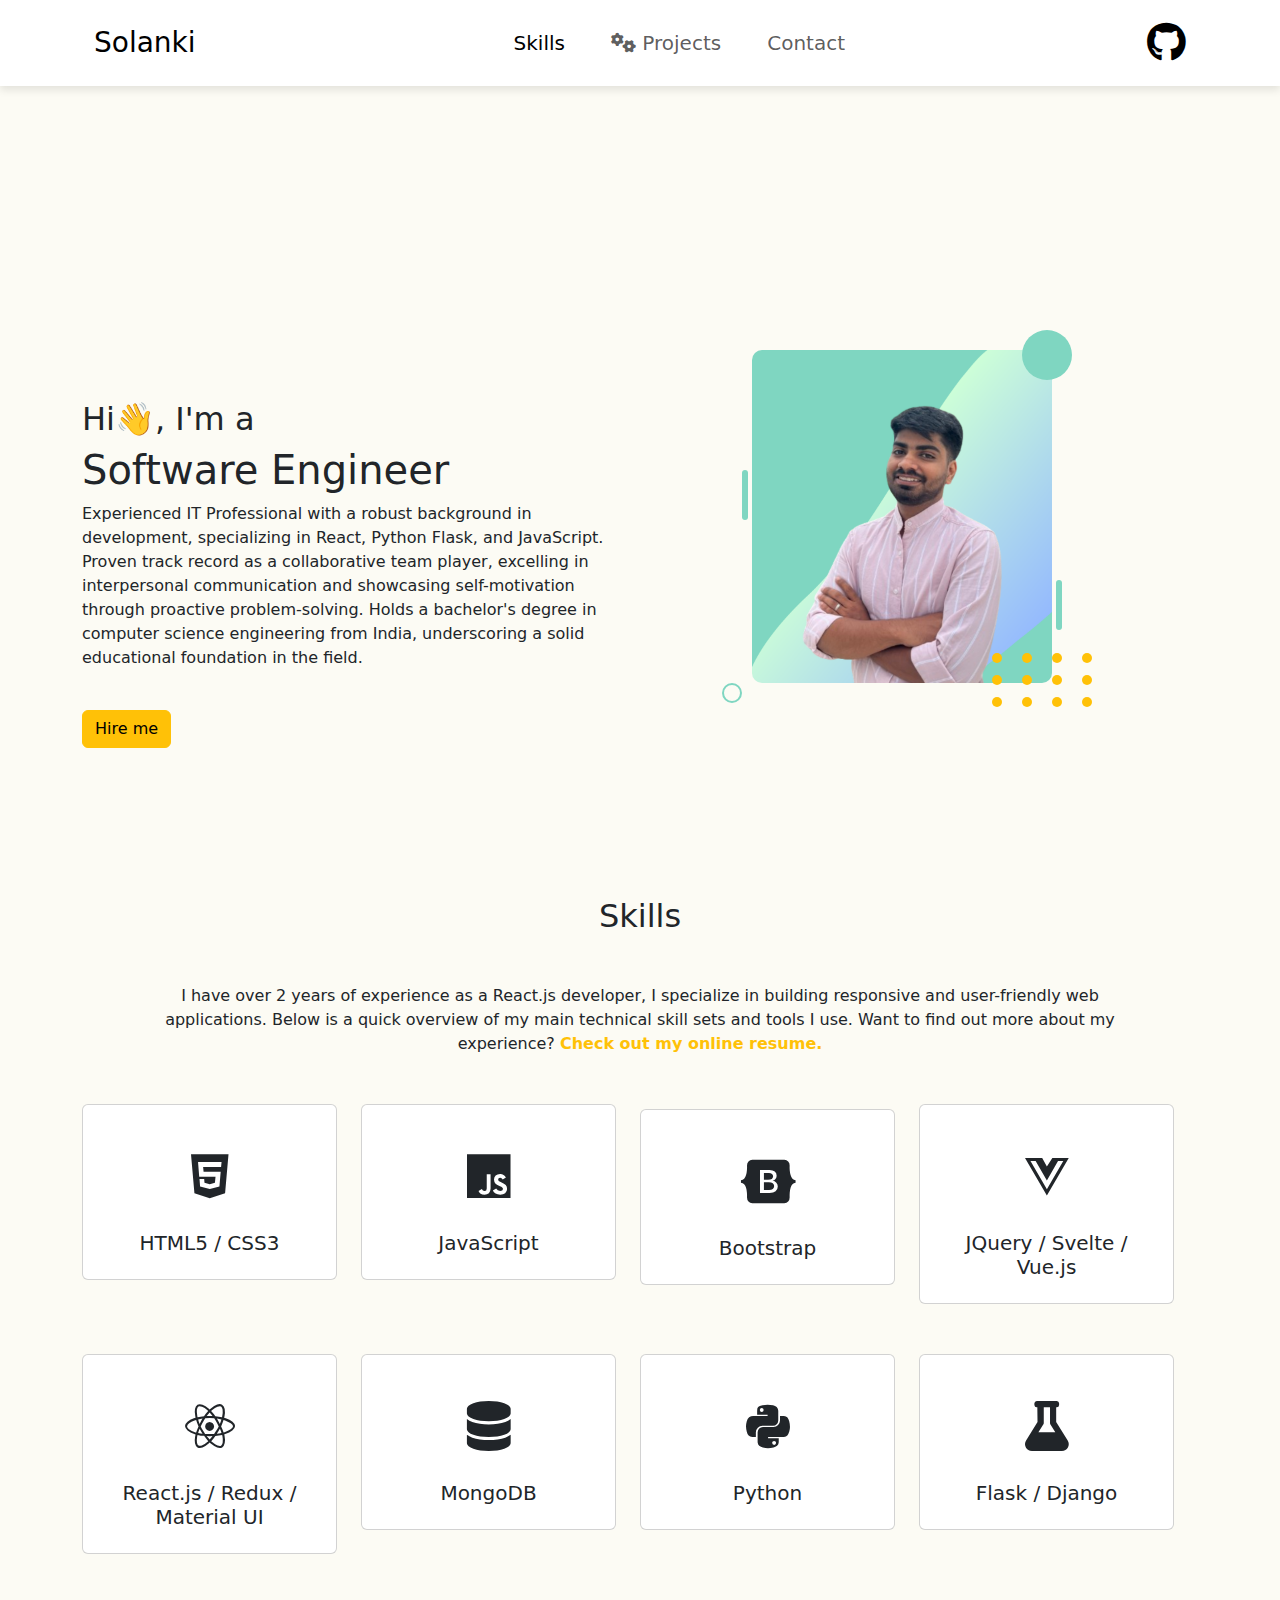
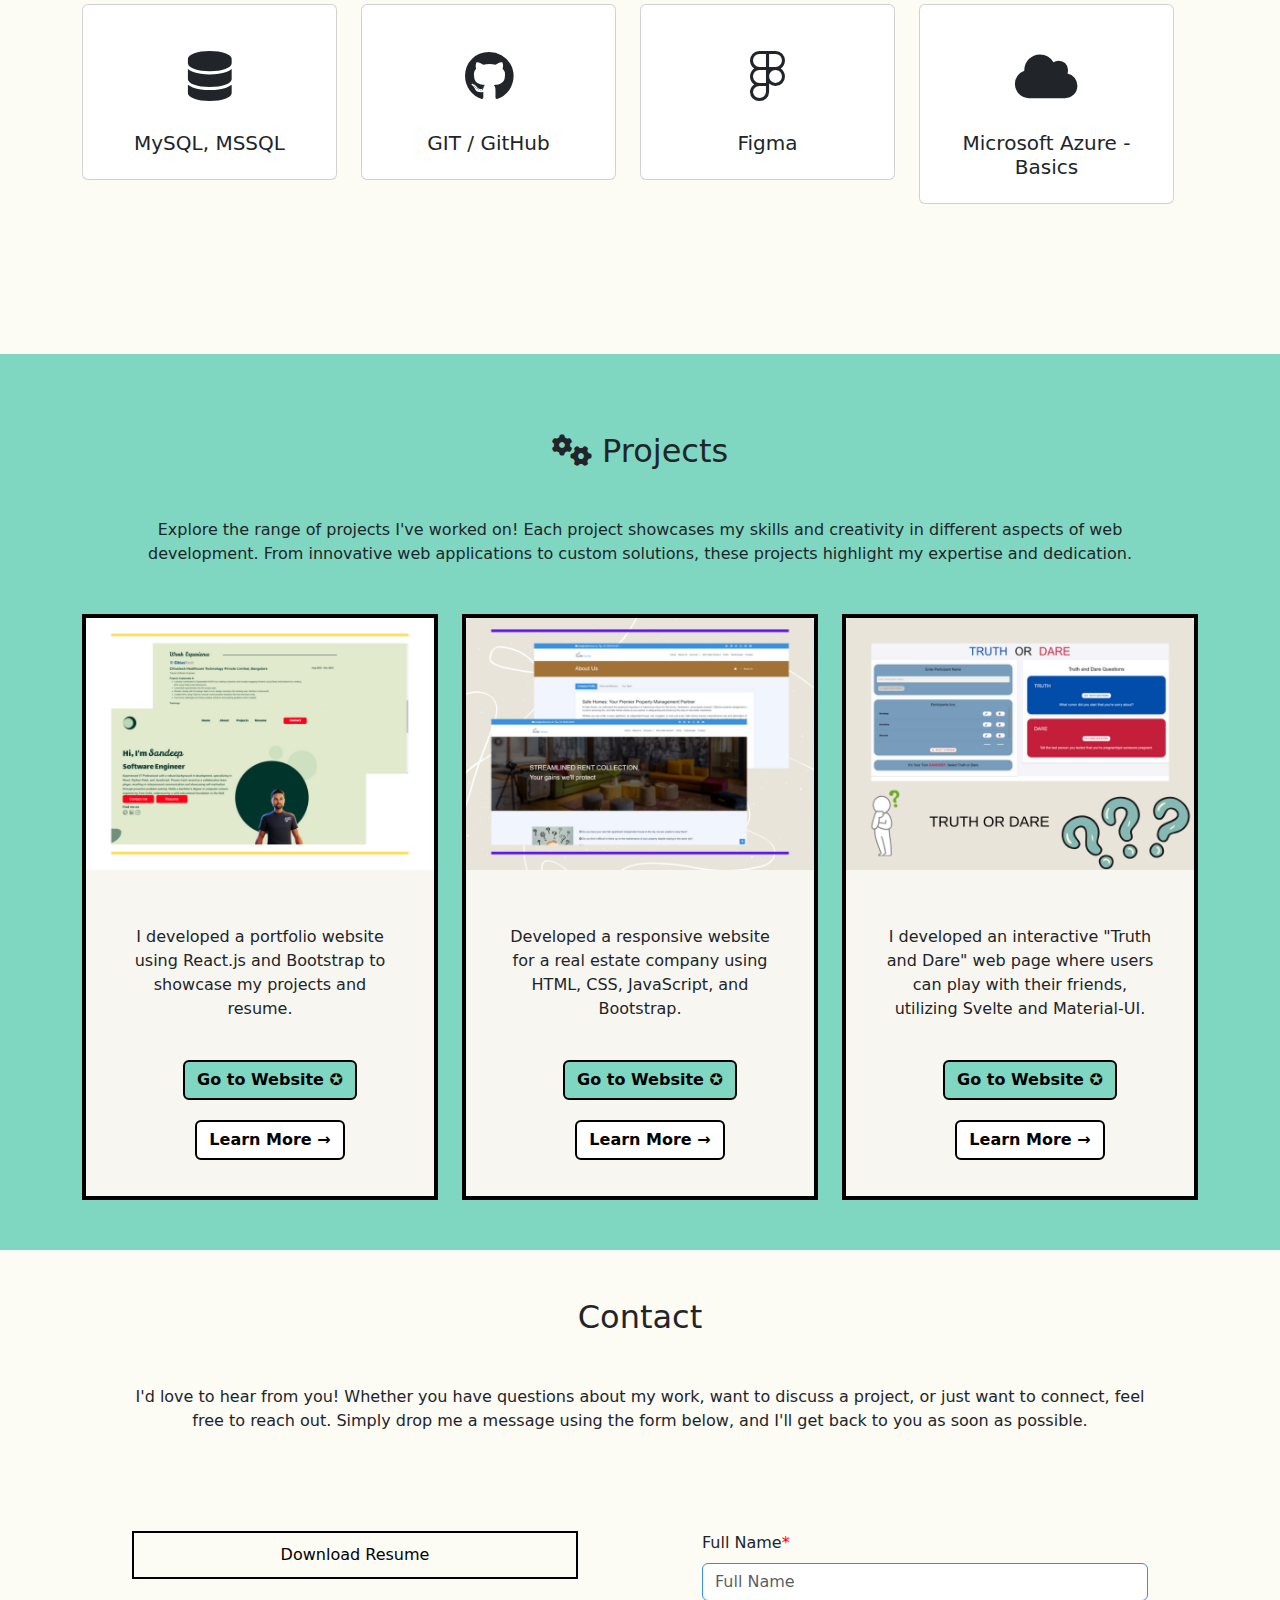
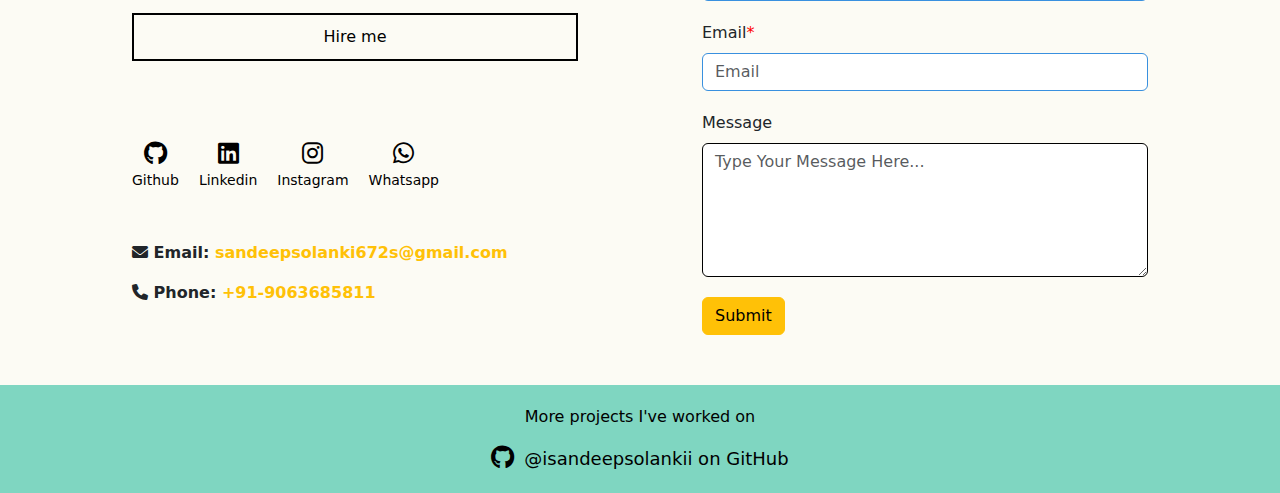
==== index.html @ d762a256 "added form" ====
<!DOCTYPE html>
<html lang="en">
  <head>
    <meta charset="UTF-8" />
    <meta name="viewport" content="width=device-width, initial-scale=1.0" />
    <title>Sandeep Solanki</title>
    <link rel="stylesheet" href="./assets/css/styles.css" />
    <link rel="stylesheet" href="./assets/css/navbar.css" />
    <link
      href="https://cdn.jsdelivr.net/npm/bootstrap@5.3.3/dist/css/bootstrap.min.css"
      rel="stylesheet"
      integrity="sha384-QWTKZyjpPEjISv5WaRU9OFeRpok6YctnYmDr5pNlyT2bRjXh0JMhjY6hW+ALEwIH"
      crossorigin="anonymous"
    />
    <link
      rel="stylesheet"
      href="https://cdnjs.cloudflare.com/ajax/libs/font-awesome/6.0.0-beta3/css/all.min.css"
    />

    <style>
      .skill-icon {
        font-size: 50px;
        margin: 30px;
      }

      .skills-card {
        text-align: center;
      }

      .skills-card:hover {
        color: white;
        background-color: #ffc107;
      }
    </style>
  </head>

  <body>
    <section id="header">
      <div class="nav-container">
        <div class="container">
          <nav class="navbar sticky-top navbar-expand-lg custom-navbar">
            <div class="container-fluid">
              <a class="navbar-brand fs-3" href="/">Solanki</a>
              <button
                class="navbar-toggler"
                type="button"
                data-bs-toggle="collapse"
                data-bs-target="#navbarTogglerDemo01"
                aria-controls="navbarTogglerDemo01"
                aria-expanded="false"
                aria-label="Toggle navigation"
              >
                <span class="navbar-toggler-icon"></span>
              </button>
              <div class="collapse navbar-collapse" id="navbarTogglerDemo01">
                <ul class="navbar-nav mx-auto mb-2 mb-lg-0">
                  <li class="nav-item">
                    <a
                      class="nav-link active fs-5"
                      aria-current="page"
                      href="#skills"
                      >Skills</a
                    >
                  </li>
                  <li class="nav-item">
                    <a class="nav-link fs-5" href="#projects"
                      ><i class="fa-solid fa-gears"></i> Projects</a
                    >
                  </li>
                  <li class="nav-item">
                    <a class="nav-link fs-5" href="#contact">Contact</a>
                  </li>
                </ul>
                <li class="d-flex">
                  <a href="https://github.com/isandeepsolankii" target="_blank"
                    ><i class="fa-brands fa-github github-icon fs-1"></i
                  ></a>
                </li>
              </div>
            </div>
          </nav>
        </div>
      </div>
    </section>

    <section id="home">
      <div class="container">
        <div class="row">
          <div class="col-md-12 col-lg-6 order-2 order-lg-1">
            <div class="my-details-container">
              <h2>Hi👋, I'm a</h2>
              <h1>Software Engineer</h1>

              <p>
                Experienced IT Professional with a robust background in
                development, specializing in React, Python Flask, and
                JavaScript. Proven track record as a collaborative team player,
                excelling in interpersonal communication and showcasing
                self-motivation through proactive problem-solving. Holds a
                bachelor's degree in computer science engineering from India,
                underscoring a solid educational foundation in the field.
              </p>
              <br />
              <a href="mailto:sandeepsolanki672s@gmail.com"
                ><button class="btn btn-warning">Hire me</button></a
              >
            </div>
          </div>
          <div class="col-md-12 col-lg-6 order-1 order-lg-2">
            <div class="photo-container">
              <img src="./assets/img/newp.png" alt="Profile Photo" />
              <div class="circle circle1"></div>
              <div class="line line1"></div>
              <div class="line line2"></div>
              <div class="circle shape1"></div>
              <div class="red-circle1">
                <div class="red-circle"></div>
                <div class="red-circle"></div>
                <div class="red-circle"></div>
                <div class="red-circle"></div>
              </div>
              <div class="red-circle2">
                <div class="red-circle"></div>
                <div class="red-circle"></div>
                <div class="red-circle"></div>
                <div class="red-circle"></div>
              </div>
              <div class="red-circle3">
                <div class="red-circle"></div>
                <div class="red-circle"></div>
                <div class="red-circle"></div>
                <div class="red-circle"></div>
              </div>
            </div>
          </div>
        </div>
      </div>
    </section>

    <section id="skills">
      <div class="container">
        <div class="row">
          <div class="col-md-12">
            <div class="container-title text-center">
              <h2 class="m-5">Skills</h2>
              <p class="m-5">
                I have over 2 years of experience as a React.js developer, I
                specialize in building responsive and user-friendly web
                applications. Below is a quick overview of my main technical
                skill sets and tools I use. Want to find out more about my
                experience?
                <span
                  ><a
                    href="https://drive.google.com/file/d/1IfE_y4lg4_gAbeGtAeWZka1_958qQs5y/view"
                    target="_blank"
                    class="online-resume"
                    >Check out my online resume.</a
                  ></span
                >
              </p>
            </div>
          </div>
          <div class="row">
            <!-- First 6 progress bars with skill labels -->
            <div class="col-12 col-md-3 skill-container">
              <div class="card">
                <div class="card-body skills-card">
                  <i class="fa-brands fa-html5 skill-icon"></i>
                  <h5 class="card-title">HTML5 / CSS3</h5>
                </div>
              </div>
            </div>

            <div class="col-12 col-md-3 skill-container">
              <div class="card">
                <div class="card-body skills-card">
                  <i class="fa-brands fa-js skill-icon"></i>
                  <h5 class="card-title">JavaScript</h5>
                </div>
              </div>
            </div>

            <div class="col-12 col-md-3 skill-container">
              <div class="skill-label"></div>
              <div class="card">
                <div class="card-body skills-card">
                  <i class="fa-brands fa-bootstrap skill-icon"></i>
                  <h5 class="card-title">Bootstrap</h5>
                </div>
              </div>
            </div>
            <div class="col-12 col-md-3 skill-container">
              <div class="card">
                <div class="card-body skills-card">
                  <i class="fa-brands fa-vuejs skill-icon"></i>
                  <h5 class="card-title">JQuery / Svelte / Vue.js</h5>
                </div>
              </div>
            </div>
          </div>
          <div class="row">
            <div class="col-12 col-md-3 skill-container">
              <div class="card">
                <div class="card-body skills-card">
                  <i class="fa-brands fa-react skill-icon"></i>
                  <h5 class="card-title">React.js / Redux / Material UI</h5>
                </div>
              </div>
            </div>

            <div class="col-12 col-md-3 skill-container">
              <div class="card">
                <div class="card-body skills-card">
                  <i class="fa-solid fa-database skill-icon"></i>
                  <h5 class="card-title">MongoDB</h5>
                </div>
              </div>
            </div>

            <div class="col-12 col-md-3 skill-container">
              <div class="card">
                <div class="card-body skills-card">
                  <i class="fa-brands fa-python skill-icon"></i>
                  <h5 class="card-title">Python</h5>
                </div>
              </div>
            </div>
            <div class="col-12 col-md-3 skill-container">
              <div class="card">
                <div class="card-body skills-card">
                  <i class="fa-solid fa-flask skill-icon"></i>
                  <h5 class="card-title">Flask / Django</h5>
                </div>
              </div>
            </div>
          </div>

          <div class="row">
            <!-- Next 6 progress bars with skill labels -->

            <div class="col-12 col-md-3 skill-container">
              <div class="card">
                <div class="card-body skills-card">
                  <i class="fa-solid fa-database skill-icon"></i>
                  <h5 class="card-title">MySQL, MSSQL</h5>
                </div>
              </div>
            </div>
            <div class="col-12 col-md-3 skill-container">
              <div class="card">
                <div class="card-body skills-card">
                  <i class="fa-brands fa-github skill-icon"></i>
                  <h5 class="card-title">GIT / GitHub</h5>
                </div>
              </div>
            </div>
            <div class="col-12 col-md-3 skill-container">
              <div class="card">
                <div class="card-body skills-card">
                  <i class="fa-brands fa-figma skill-icon"></i>
                  <h5 class="card-title">Figma</h5>
                </div>
              </div>
            </div>

            <div class="col-12 col-md-3 skill-container">
              <div class="card">
                <div class="card-body skills-card">
                  <i class="fa-solid fa-cloud skill-icon"></i>
                  <h5 class="card-title">Microsoft Azure - Basics</h5>
                </div>
              </div>
            </div>
          </div>
        </div>
      </div>
    </section>

    <section id="projects">
      <div class="container">
        <div class="row">
          <div class="col-md-12">
            <div class="container-heading text-center m-2">
              <h2 class="m-5"><i class="fa-solid fa-gears"></i> Projects</h2>
              <p class="m-5">
                Explore the range of projects I've worked on! Each project
                showcases my skills and creativity in different aspects of web
                development. From innovative web applications to custom
                solutions, these projects highlight my expertise and dedication.
              </p>
            </div>
          </div>
        </div>
        <div class="row">
          <div class="col-12 col-md-4">
            <div class="card custom-card">
              <img
                src="./assets/img/card-1.png"
                class="card-img-top"
                alt="project-1"
              />
              <div class="card-body text-center">
                <p class="card-text">
                  I developed a portfolio website using React.js and Bootstrap
                  to showcase my projects and resume.
                </p>
                <a
                  href="https://github.com/isandeepsolankii/Resume_website"
                  target="_blank"
                  class="btn btn-outline-warning custom-btn"
                  >Go to Website &#10026;</a
                >
                <a
                  style="background-color: white"
                  href="./projects/portfolio.html"
                  class="btn btn-outline-warning custom-btn"
                  >Learn More &#8594;</a
                >
              </div>
            </div>
          </div>
          <div class="col-12 col-md-4">
            <div class="card custom-card">
              <img
                src="./assets/img/card-2.png"
                class="card-img-top"
                alt="project-2"
              />
              <div class="card-body text-center">
                <p class="card-text">
                  Developed a responsive website for a real estate company using
                  HTML, CSS, JavaScript, and Bootstrap.
                </p>
                <a
                  href="https://safehomes.biz/"
                  target="_blank"
                  class="btn btn-outline-warning custom-btn"
                  >Go to Website &#10026;</a
                >
                <a
                  style="background-color: white"
                  href="./projects/safehomes.html"
                  class="btn btn-outline-warning custom-btn"
                  >Learn More &#8594;</a
                >
              </div>
            </div>
          </div>

          <div class="col-12 col-md-4">
            <div class="card custom-card">
              <img
                src="./assets/img/card-3.png"
                class="card-img-top"
                alt="project-3"
              />
              <div class="card-body text-center">
                <p class="card-text">
                  I developed an interactive "Truth and Dare" web page where
                  users can play with their friends, utilizing Svelte and
                  Material-UI.
                </p>
                <a
                  href="https://isandeepsolankii.github.io/Truth-and-Dare/"
                  target="_blank"
                  class="btn btn-outline-warning custom-btn"
                  >Go to Website &#10026;</a
                >
                <a
                  style="background-color: white"
                  href="./projects/tandd.html"
                  class="btn btn-outline-warning custom-btn"
                  >Learn More &#8594;</a
                >
              </div>
            </div>
          </div>
        </div>
      </div>
    </section>

    <section id="contact">
      <div class="container">
        <div class="row">
          <div class="col-md-12">
            <div class="container-title text-center">
              <h2 class="m-5">Contact</h2>
              <p class="m-5">
                I'd love to hear from you! Whether you have questions about my
                work, want to discuss a project, or just want to connect, feel
                free to reach out. Simply drop me a message using the form
                below, and I'll get back to you as soon as possible.
              </p>
            </div>
          </div>
        </div>
        <div class="row">
          <div class="col-12 col-md-6">
            <div class="contact-me">
              <div class="contact-info">
                <a href="./assets/resume/SandeepS_Resume.pdf">Download Resume</a
                ><br />
                <a href="mailto:your-email@example.com">Hire me</a>
              </div>
              <div class="social-links">
                <a href="https://github.com/isandeepsolankii" target="_blank">
                  <div class="icon-with-text">
                    <i class="fab fa-github"></i>
                    <span>Github</span>
                  </div>
                </a>
                <a
                  href="https://www.linkedin.com/in/notsandeep/"
                  target="_blank"
                >
                  <div class="icon-with-text">
                    <i class="fab fa-linkedin"></i>
                    <span>Linkedin</span>
                  </div>
                </a>
                <a
                  href="https://www.instagram.com/isandeepsolanki"
                  target="_blank"
                >
                  <div class="icon-with-text">
                    <i class="fab fa-instagram"></i>
                    <span>Instagram</span>
                  </div>
                </a>

                <a href="https://wa.me/+919063685811" target="_blank"
                  ><div class="icon-with-text">
                    <i class="fab fa-whatsapp"></i><span>Whatsapp</span>
                  </div></a
                >
              </div>
              <div class="contact-details">
                <p>
                  <strong> <i class="fas fa-envelope"></i> Email: </strong
                  ><a href="mailto:your-email@example.com">
                    sandeepsolanki672s@gmail.com</a
                  >
                </p>

                <p>
                  <strong> <i class="fas fa-phone"></i> Phone: </strong
                  ><a href="tel:+919063685811">+91-9063685811</a>
                </p>
              </div>
            </div>
          </div>
          <div class="col-12 col-md-6">
            <div class="form">
              <form
                id="myForm"
                name="contactFormEmail"
                style="text-align: left"
                method="POST"
              >
                <div class="row">
                  <label for="inputName" class="form-label">
                    Full Name<span style="color: red">*</span>
                  </label>
                  <div class="field">
                    <input
                      type="text"
                      name="full_name"
                      class="form-control item"
                      id="inputName"
                      aria-describedby="basic-addon1"
                      placeholder="Full Name"
                    />
                    <div class="error-txt">Full name cannot be blank</div>
                  </div>
                  <label for="inputEmail" class="form-label">
                    Email<span style="color: red">*</span>
                  </label>
                  <div class="field">
                    <input
                      type="text"
                      name="email_address"
                      class="form-control item"
                      id="inputEmail"
                      aria-describedby="emailHelp"
                      placeholder="Email"
                    />
                    <div class="error-txt email">
                      Email Address cannot be blank
                    </div>
                  </div>
                </div>
                <label for="inputComments" class="form-label"> Message </label>
                <div class="field-comment">
                  <textarea
                    id="inputComments"
                    name="other_comments"
                    class="form-control item-comment"
                    aria-label="With textarea"
                    placeholder="Type Your Message Here..."
                    rows="5"
                  ></textarea>
                </div>
                <button type="submit" class="btn btn-warning submit-btn">
                  Submit
                </button>
              </form>
            </div>
          </div>
        </div>
      </div>
    </section>

    <footer>
      <div class="container">
        <div class="row">
          <div class="col-12">
            <p>More projects I've worked on</p>
            <div class="github-link">
              <a href="https://github.com/isandeepsolankii" target="_blank"
                ><i class="fab fa-github"></i
              ></a>
              <a href="https://github.com/isandeepsolankii" target="_blank"
                >@isandeepsolankii on GitHub</a
              >
            </div>
          </div>
        </div>
      </div>
    </footer>

    <script
      src="https://cdn.jsdelivr.net/npm/bootstrap@5.3.3/dist/js/bootstrap.bundle.min.js"
      integrity="sha384-YvpcrYf0tY3lHB60NNkmXc5s9fDVZLESaAA55NDzOxhy9GkcIdslK1eN7N6jIeHz"
      crossorigin="anonymous"
    ></script>
    <script src="./assets/js/script.js"></script>
  </body>
</html>
---- assets/css/styles.css ----
body,
html {
  margin: 0;
  padding: 0;
  scroll-padding-top: 90px; /* Adjust according to the height of your navbar */
  overflow-x: hidden; /* Prevent horizontal scrolling */
  background-color: #fcfbf4 !important;
}

.form-control {
  width: 200px; /* Adjust the width as needed */
}

#home {
  margin-top: 350px;
  background-color: #fcfbf4;
}

.my-photo {
  margin-left: 30%;
  width: 50%;
  border: 2px solid black;
  border-radius: 20px;
}

.my-details-container {
  margin-top: 50px;
}
.circles {
  width: 120px;
  position: relative;
}

.small-circles {
  position: relative;
  width: 15px;
  height: 15px;
  border-radius: 50%;
  background-color: #7fd6c1;
  margin-bottom: 12px;
  top: -20px;
  left: 400px;
}
.circle-line {
  display: flex;
  justify-content: space-between;
}

/* try */
.photo-container {
  position: relative;
  width: 300px; /* Adjust size as needed */
  margin-left: 100px;
}

@media (max-width: 768px) {
  .photo-container {
    margin-left: 35px;
  }
  #home {
    margin-top: 127px;
  }
}

.photo-container img {
  width: 100%;
  object-fit: cover;
  border-radius: 10px;
}

.circle,
.line,
.shape {
  position: absolute;
  background-color: transparent;
}

.circle {
  border-radius: 50%;
}

.line {
  width: 2px;
  background-color: #7fd6c1; /* Adjust color as needed */
}

.shape {
  border-top: 40px solid #7fd6c1; /* Comment: Creates the top border of the triangle with a specific color */
  border-left: 40px solid transparent; /* Comment: Creates the left border of the triangle as transparent */
  border-right: 40px solid transparent;
}

/* Circle Styles */
.circle1 {
  width: 20px;
  height: 20px;
  left: -30px;
  border: 2px solid #7fd6c1; /* Adjust color as needed */
}

/* Line Styles */
.line1 {
  height: 50px;
  top: 30%;
  left: -10px;
  width: 6px;
  border-radius: 5px;
}

.line2 {
  height: 50px;
  bottom: 30%;
  right: -10px;
  width: 6px;
  border-radius: 5px;
}

/* Shape Styles */
.shape1 {
  width: 50px;
  height: 50px;
  top: -20px;
  right: -20px;
  background-color: #7fd6c1; /* Adjust color as needed */
}

.shape2 {
  width: 30px;
  height: 30px;
  top: 10%;
  left: -20px;
}

/* Specific Styles for Red Circles */
.red-circle {
  width: 10px;
  height: 10px;
  background-color: #ffc107;
  border-radius: 50%;
  margin-bottom: 12px;
  margin-right: 20px;
  position: relative;
  left: 80%;
  bottom: 30px;
}

.red-circle1 {
  display: flex;
}

.red-circle2 {
  display: flex;
}

.red-circle3 {
  display: flex;
}

#skills {
  margin-top: 100px;

  margin-bottom: 100px;
}

.skill-container {
  margin: 50px 0;
}
.skill-label {
  font-weight: bold;
  margin-bottom: 5px;
}

#projects {
  background-color: #7fd6c1;
  padding: 30px 10px;
}

.btn-learn-more {
  border: 2px solid white;
  padding: 6px 12px;
  border-radius: 4px;
  text-decoration: none;
  color: black;
  margin-bottom: 12px;
  cursor: pointer;
}

.btn-learn-more:hover {
  background-color: #ffc107;
  color: black;
  font-weight: Bold;
}

.project-card {
  border-radius: 0px;
  border: 4px solid;
  border-image: linear-gradient(to right, #3a4949 50%, #3a4ed5 100%) 1;
}

.card-text {
  text-align: center;
  padding: 20px;
  margin: 19px 0;
}

/* Example of increasing specificity */
.card.custom-card {
  border-radius: 0;
  border: 4px solid black;
  background-color: #f8f6f0;
  margin-bottom: 20px;
}

.btn-outline-warning.custom-btn {
  background-color: #7fd6c1;
  border: 2px solid black;
  color: black;
  font-weight: bold;
  margin-left: 20px;
  margin-bottom: 20px;
}

.field .item {
  border-color: #3990df;
  margin-bottom: 20px;
}

.error-txt {
  font-size: 14px;
  color: red;
  text-align: left;
  margin: 5px 0 0 0;
  display: none;
}

.field.error .item {
  border-color: red;
}

.field.error .error-txt {
  display: block;
}

.contact-me,
.form {
  margin: 50px;
}

.field-comment .item-comment {
  margin-bottom: 20px;
  border: 1px solid black;
}

.social-links {
  display: flex;
  gap: 20px; /* Adjust spacing between icons */
}

.icon-with-text {
  text-align: center;
}

.icon-with-text i {
  display: block;
  font-size: 24px; /* Adjust icon size */
}

.icon-with-text span {
  display: block;
  margin-top: 5px; /* Adjust spacing between icon and text */
  font-size: 14px; /* Adjust text size */
}

.social-links > a {
  margin-top: 70px;
  text-decoration: none;
  color: black;
}

.social-links > a:hover {
  text-decoration: none;
  color: #2e3a5a;
}

.contact-info a {
  display: block; /* Make the link a block element */
  padding: 10px 0; /* Padding for the button */
  text-align: center; /* Center the text */
  text-decoration: none; /* Remove underline */
  background-color: transparent; /* Transparent background */
  border: 2px solid #000; /* Border with color, adjust as needed */
  color: #000; /* Text color */
  font-size: 16px; /* Font size */
  margin-bottom: 10px; /* Space between the buttons */
  transition: background-color 0.3s ease; /* Smooth transition on hover */
}

.contact-info a:hover {
  background-color: #7fd6c1; /* Change background color on hover */
}

.contact-details {
  margin-top: 50px;
}

.contact-details > p > a {
  color: #ffc107;
  font-weight: bold;
  text-decoration: none;
}
.online-resume {
  color: #ffc107;
  font-weight: bold;
  text-decoration: none;
}
.online-resume:hover {
  text-decoration: underline;
}

.contact-details > p > a:hover {
  text-decoration: underline;
}

@media (min-width: 768px) {
  .row {
    display: flex;
  }
  .col-md-6 {
    flex: 1;
  }
}

.skill-icon {
  font-size: 50px;
  margin: 30px;
}

.skills-card {
  text-align: center;
}

.skills-card:hover {
  color: white;
  background-color: #ffc107;
}
---- assets/css/navbar.css ----
body,
html {
  scroll-padding-top: 90px; /* Adjust according to the height of your navbar */
  overflow-x: hidden; /* Prevent horizontal scrolling */
  background-color: #fcfbf4 !important;
}

.custom-navbar {
  background-color: white;
}

.nav-container {
  background-color: white;
  box-shadow: 0 4px 8px rgba(0, 0, 0, 0.1);
  position: fixed;
  top: 0;
  left: 0;
  width: 100%;
  z-index: 9999;
}

.navbar-nav .navbar-brand {
  margin-right: auto;
  text-decoration: none;
}

.navbar-nav {
  margin-left: auto;
  margin-right: auto;
}

.navbar-nav .nav-link {
  padding: 20px 15px;
  text-decoration: none;
}

.nav-item {
  margin: 0 15px;
}

.nav-link:hover {
  font-weight: bold;
}
.github-icon {
  color: black;
  transition: transform 0.3s ease; /* Smooth transition effect */
}

.github-icon:hover {
  transform: scale(1.5); /* Adjust scale value as needed */
}

/* footer */
footer {
  background-color: #7fd6c1; /* Dark background color */
  color: #000; /* Text color */
  padding: 20px 0; /* Padding for the footer */
  text-align: center; /* Center align the text */
}

footer .container {
  max-width: 1200px;
  margin: 0 auto;
  padding: 0 15px;
}

.github-link {
  display: flex;
  justify-content: center; /* Center align the content */
  align-items: center;
  gap: 10px; /* Space between the icon and text */
}

.github-link a {
  color: #000;
  text-decoration: none;
  font-size: 18px; /* Adjust the font size if needed */
}

.github-link i {
  font-size: 24px; /* Adjust icon size if needed */
}

.github-link a:hover {
  color: #2e3a5a; /* Hover color */
}
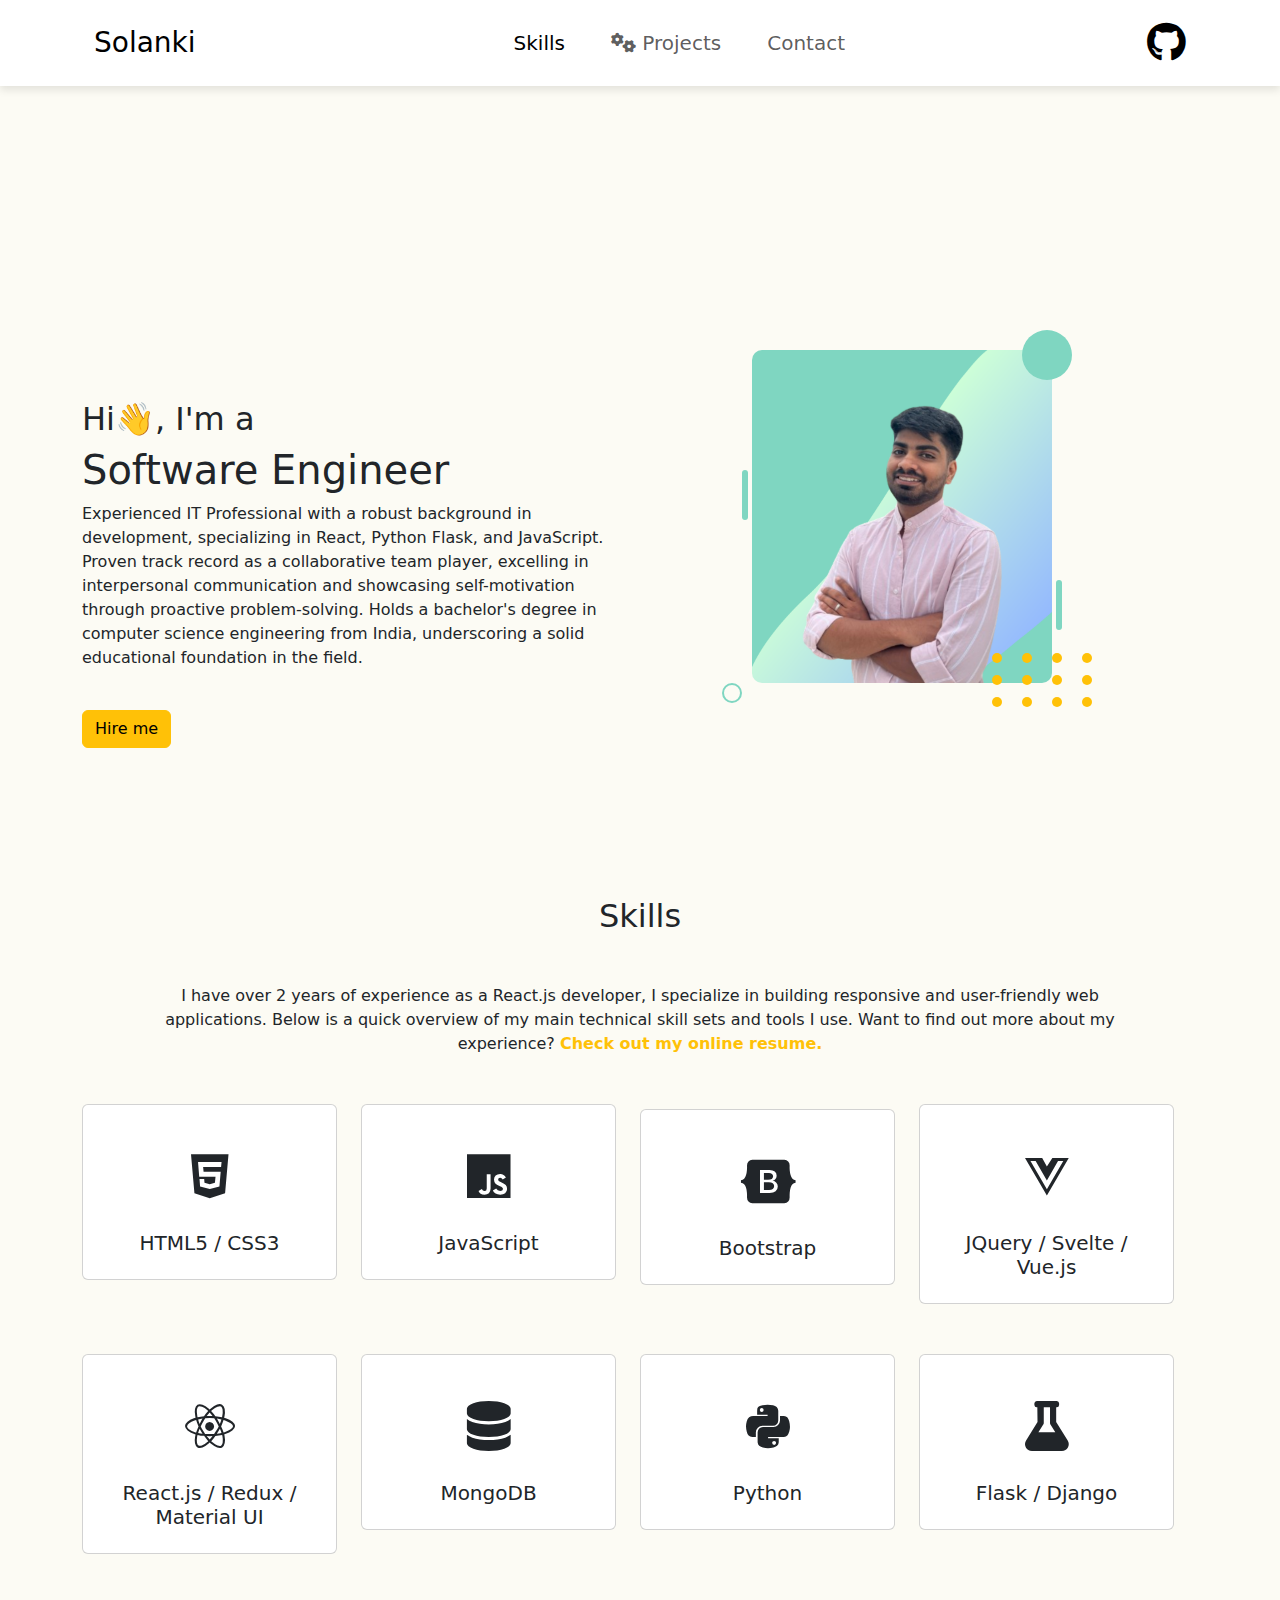
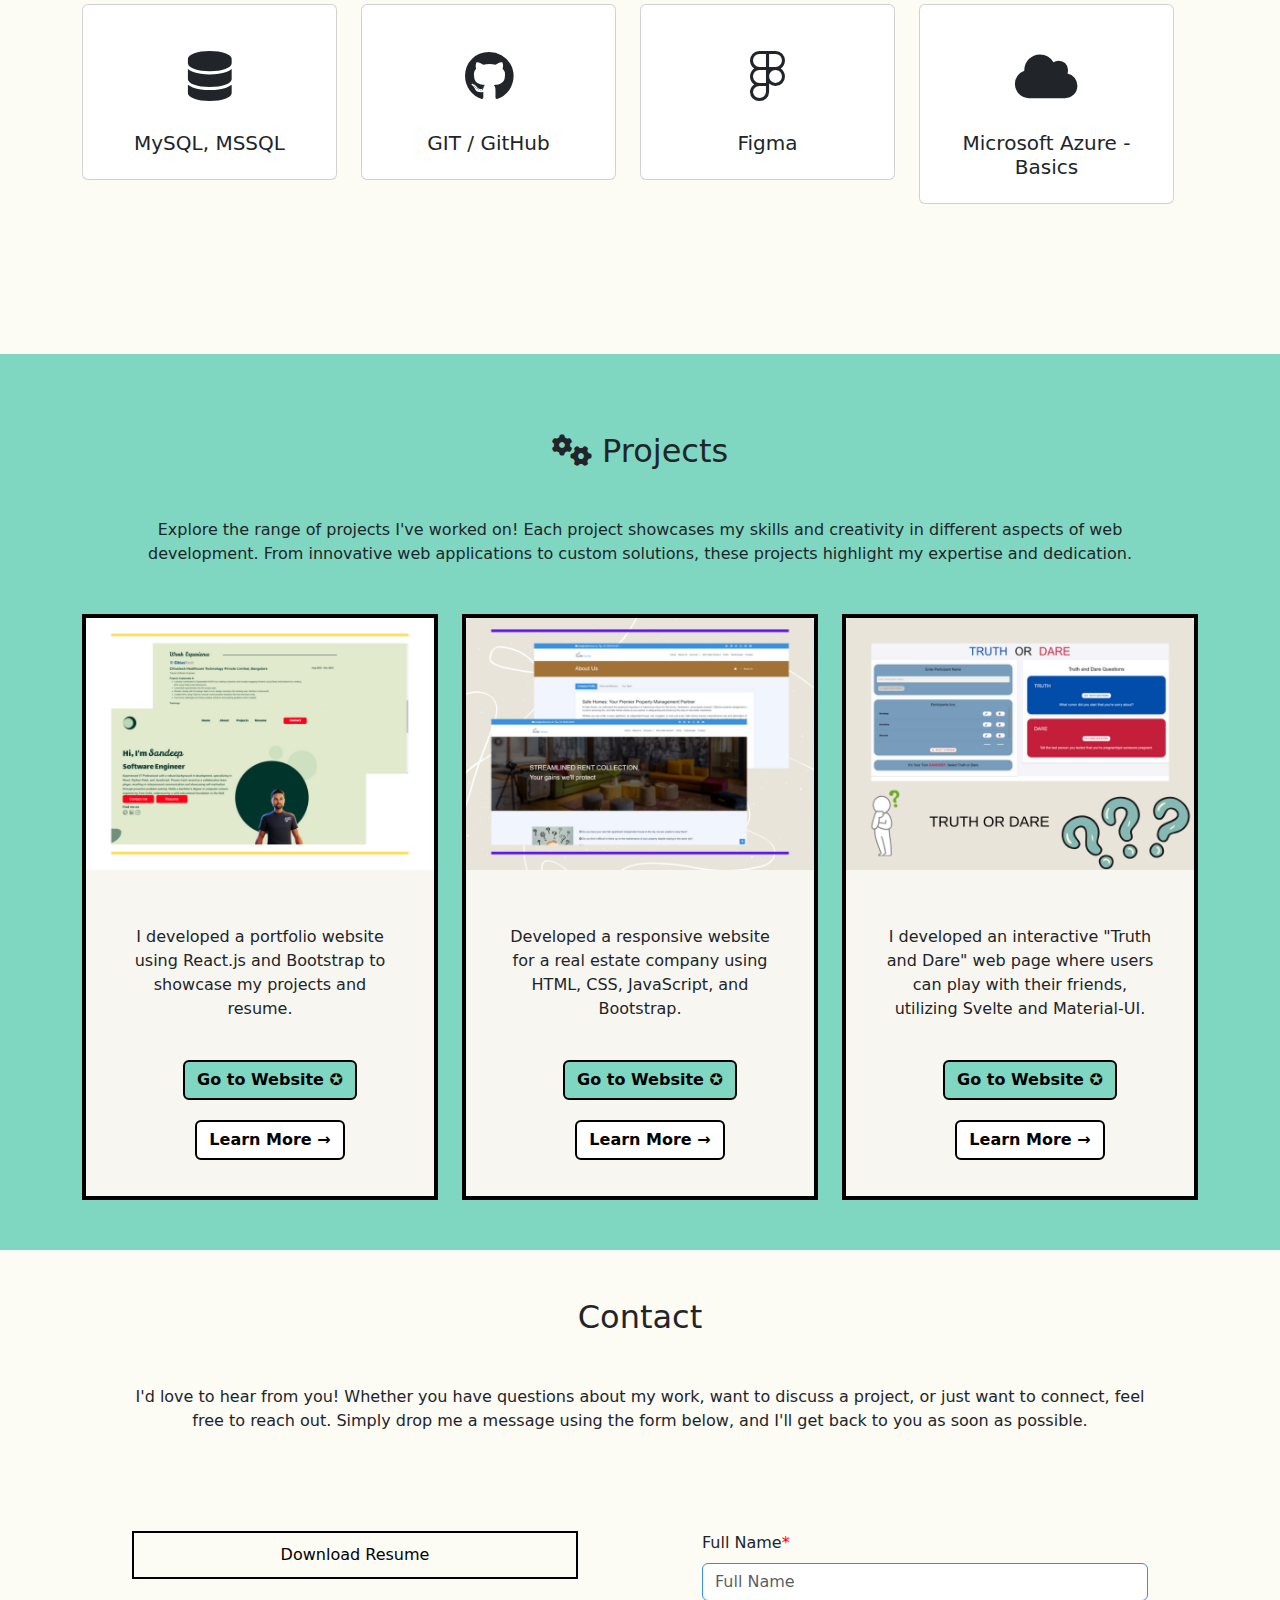
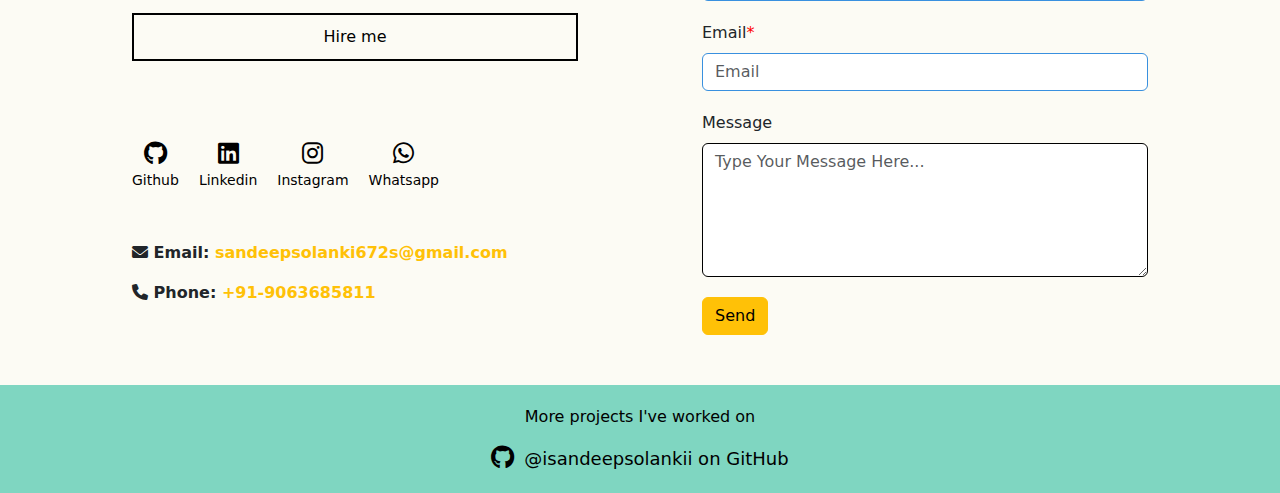
==== commit 5669b846: "changes made in form" ====
--- a/index.html
+++ b/index.html
@@ -456,6 +456,7 @@
                 name="contactFormEmail"
                 style="text-align: left"
                 method="POST"
+                action="./assets/php/send_email.php"
               >
                 <div class="row">
                   <label for="inputName" class="form-label">
@@ -464,7 +465,7 @@
                   <div class="field">
                     <input
                       type="text"
-                      name="full_name"
+                      name="inputName"
                       class="form-control item"
                       id="inputName"
                       aria-describedby="basic-addon1"
@@ -478,7 +479,7 @@
                   <div class="field">
                     <input
                       type="text"
-                      name="email_address"
+                      name="inputEmail"
                       class="form-control item"
                       id="inputEmail"
                       aria-describedby="emailHelp"
@@ -493,16 +494,19 @@
                 <div class="field-comment">
                   <textarea
                     id="inputComments"
-                    name="other_comments"
+                    name="inputComments"
                     class="form-control item-comment"
                     aria-label="With textarea"
                     placeholder="Type Your Message Here..."
                     rows="5"
                   ></textarea>
                 </div>
-                <button type="submit" class="btn btn-warning submit-btn">
-                  Submit
-                </button>
+                <input
+                  type="submit"
+                  class="btn btn-warning submit-btn"
+                  name="send"
+                  value="Send"
+                />
               </form>
             </div>
           </div>
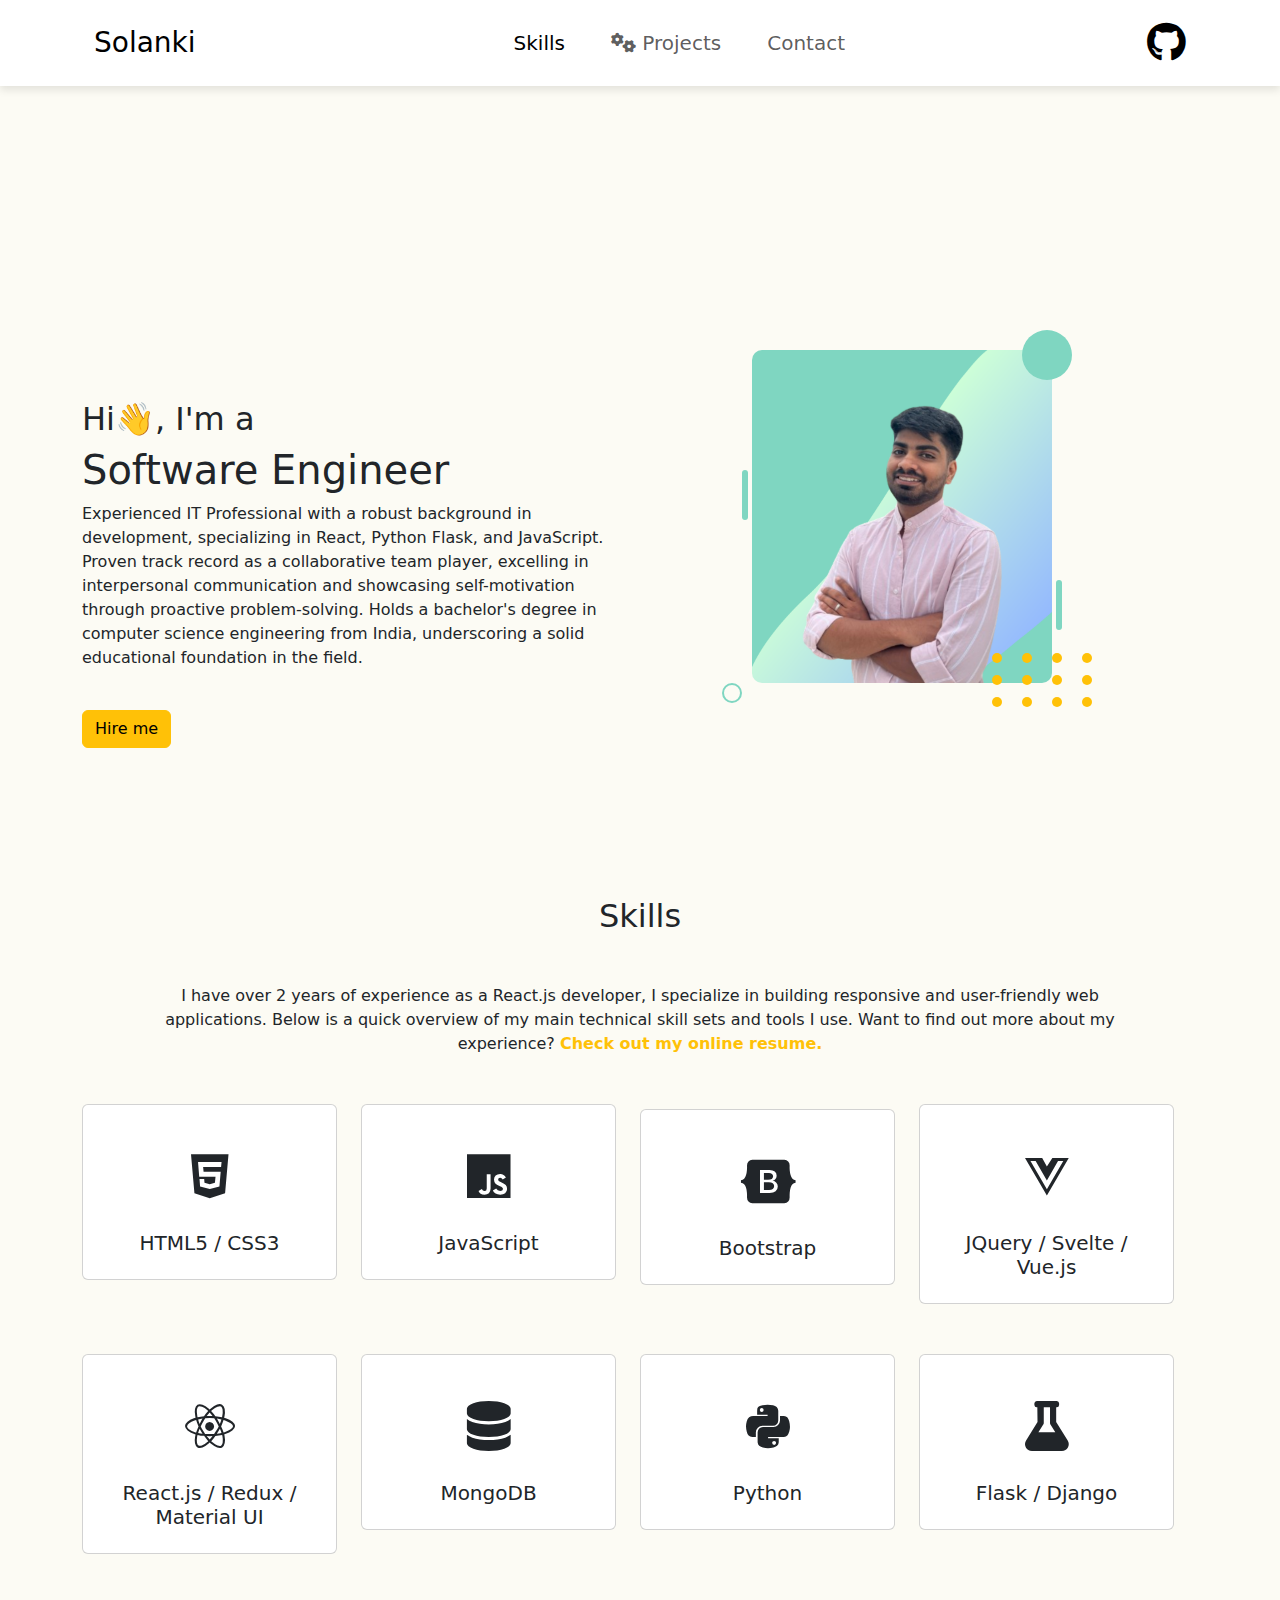
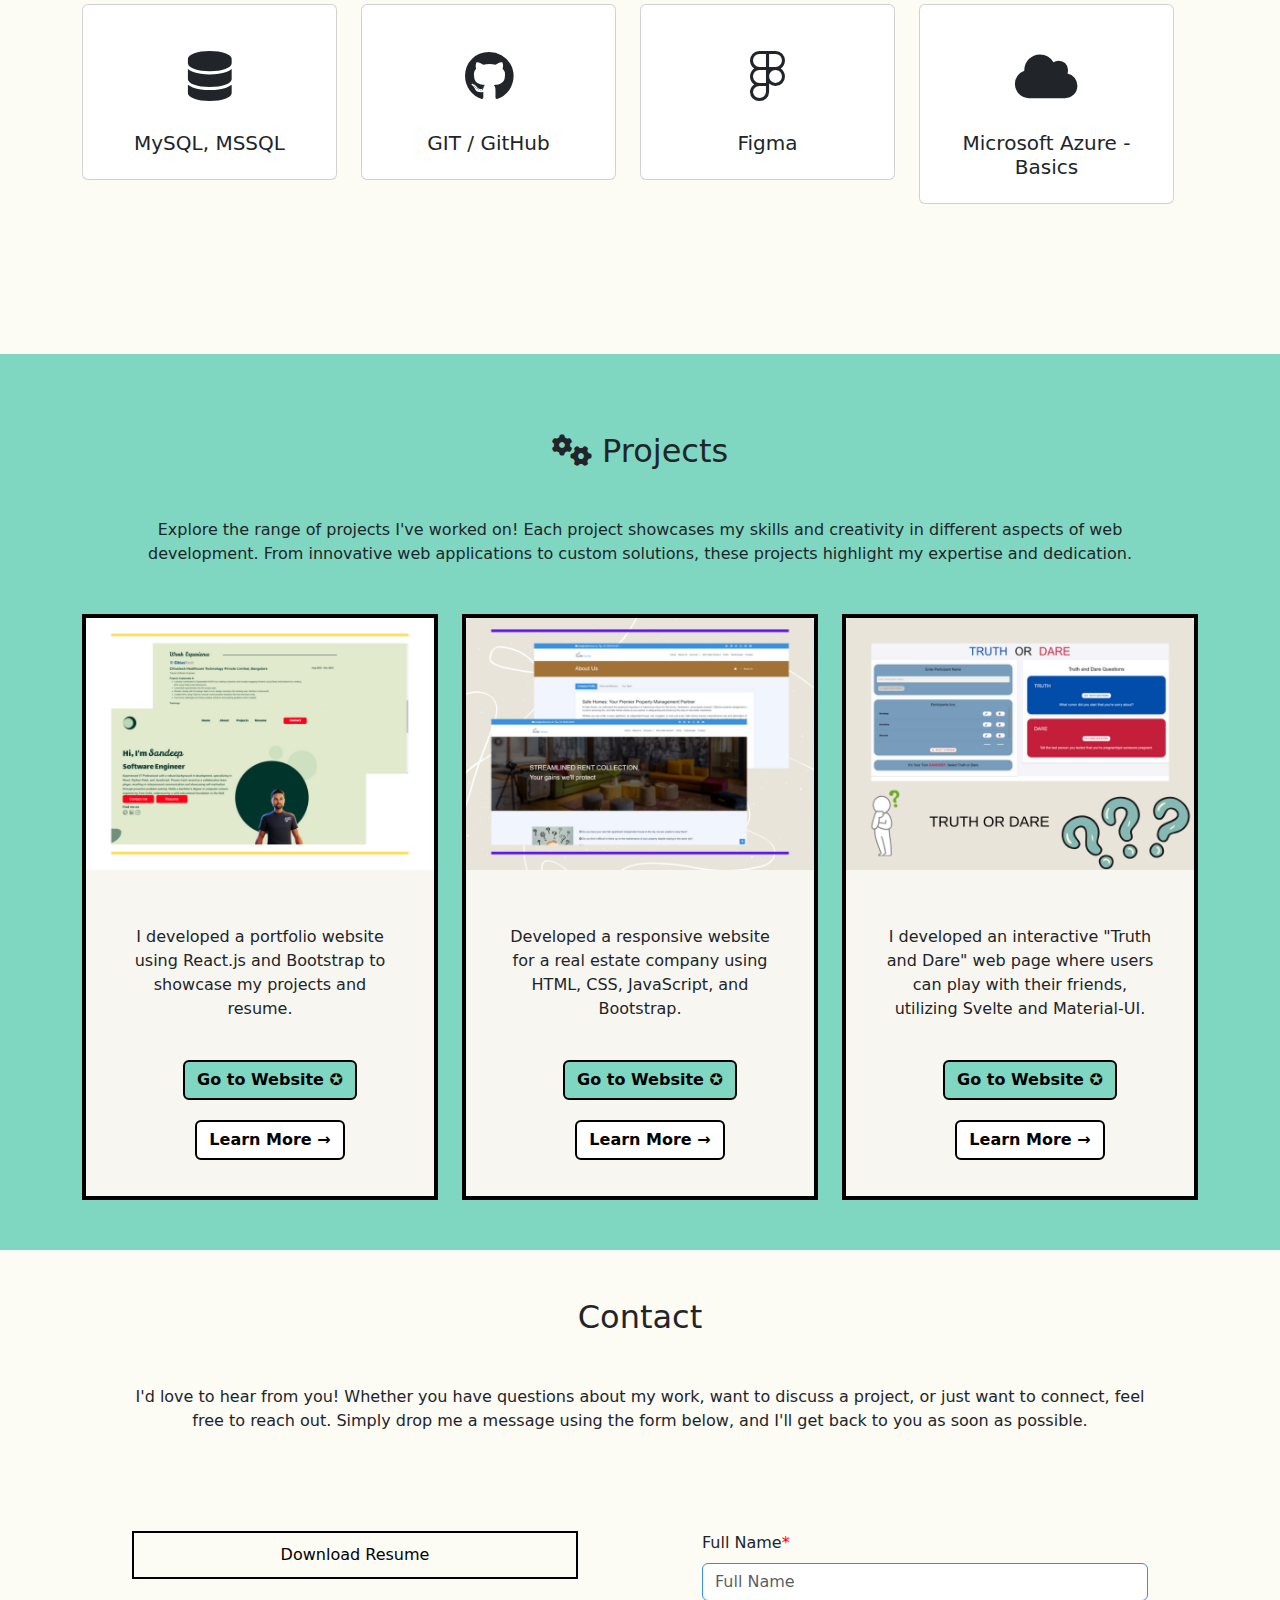
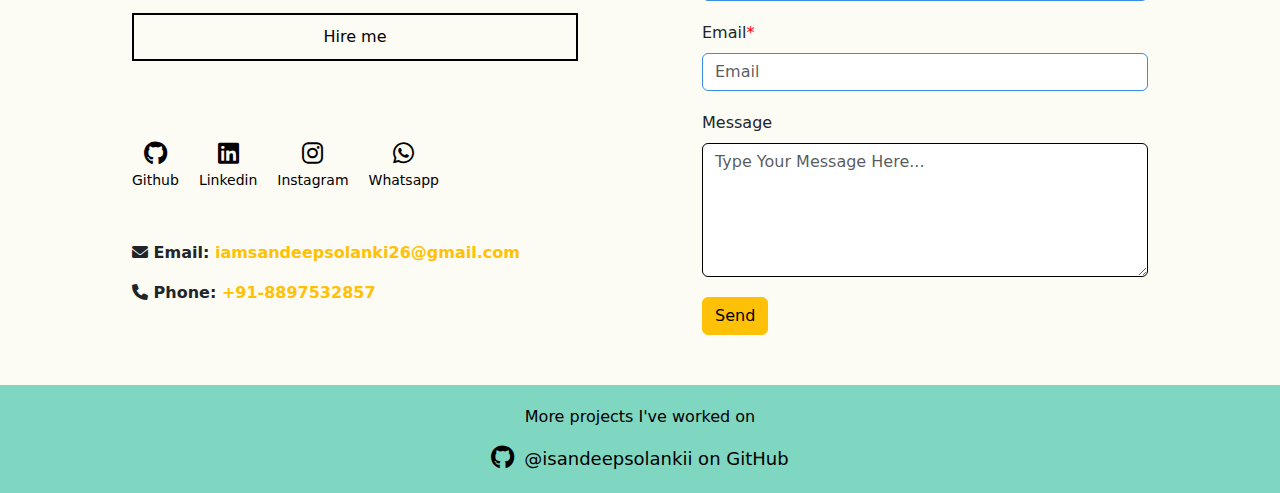
==== commit e468132a: "Contact details and resume updated" ====
--- a/index.html
+++ b/index.html
@@ -101,7 +101,7 @@
                 underscoring a solid educational foundation in the field.
               </p>
               <br />
-              <a href="mailto:sandeepsolanki672s@gmail.com"
+              <a href="mailto:iamsandeepsolanki26@gmail.com"
                 ><button class="btn btn-warning">Hire me</button></a
               >
             </div>
@@ -400,7 +400,7 @@
               <div class="contact-info">
                 <a href="./assets/resume/SandeepS_Resume.pdf">Download Resume</a
                 ><br />
-                <a href="mailto:your-email@example.com">Hire me</a>
+                <a href="mailto:iamsandeepsolanki26@gmail.com">Hire me</a>
               </div>
               <div class="social-links">
                 <a href="https://github.com/isandeepsolankii" target="_blank">
@@ -437,14 +437,14 @@
               <div class="contact-details">
                 <p>
                   <strong> <i class="fas fa-envelope"></i> Email: </strong
-                  ><a href="mailto:your-email@example.com">
-                    sandeepsolanki672s@gmail.com</a
+                  ><a href="mailto:iamsandeepsolanki26@gmail.com">
+                    iamsandeepsolanki26@gmail.com</a
                   >
                 </p>
 
                 <p>
                   <strong> <i class="fas fa-phone"></i> Phone: </strong
-                  ><a href="tel:+919063685811">+91-9063685811</a>
+                  ><a href="tel:+919063685811">+91-8897532857</a>
                 </p>
               </div>
             </div>
@@ -531,6 +531,20 @@
         </div>
       </div>
     </footer>
+    <!-- Google tag (gtag.js) -->
+    <script
+      async
+      src="https://www.googletagmanager.com/gtag/js?id=G-KZYGG72W3Y"
+    ></script>
+    <script>
+      window.dataLayer = window.dataLayer || [];
+      function gtag() {
+        dataLayer.push(arguments);
+      }
+      gtag("js", new Date());
+
+      gtag("config", "G-KZYGG72W3Y");
+    </script>
 
     <script
       src="https://cdn.jsdelivr.net/npm/bootstrap@5.3.3/dist/js/bootstrap.bundle.min.js"
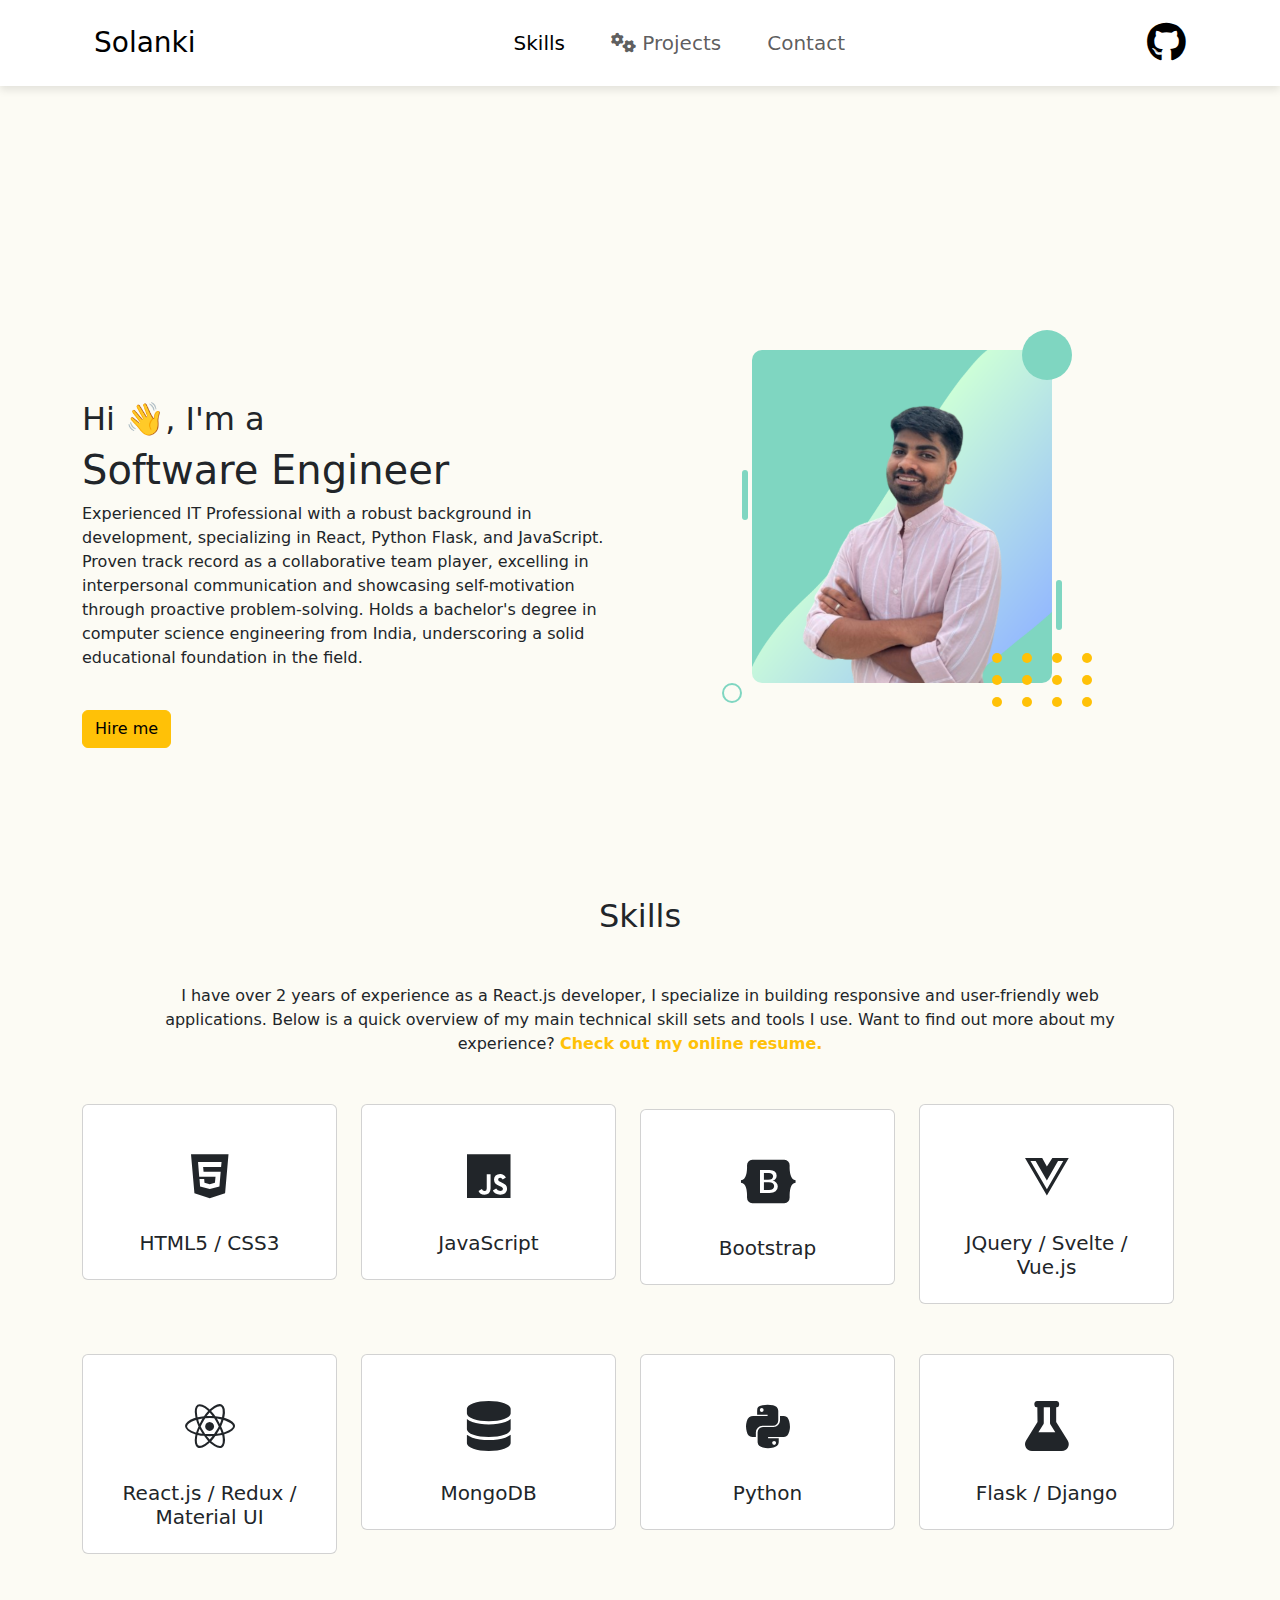
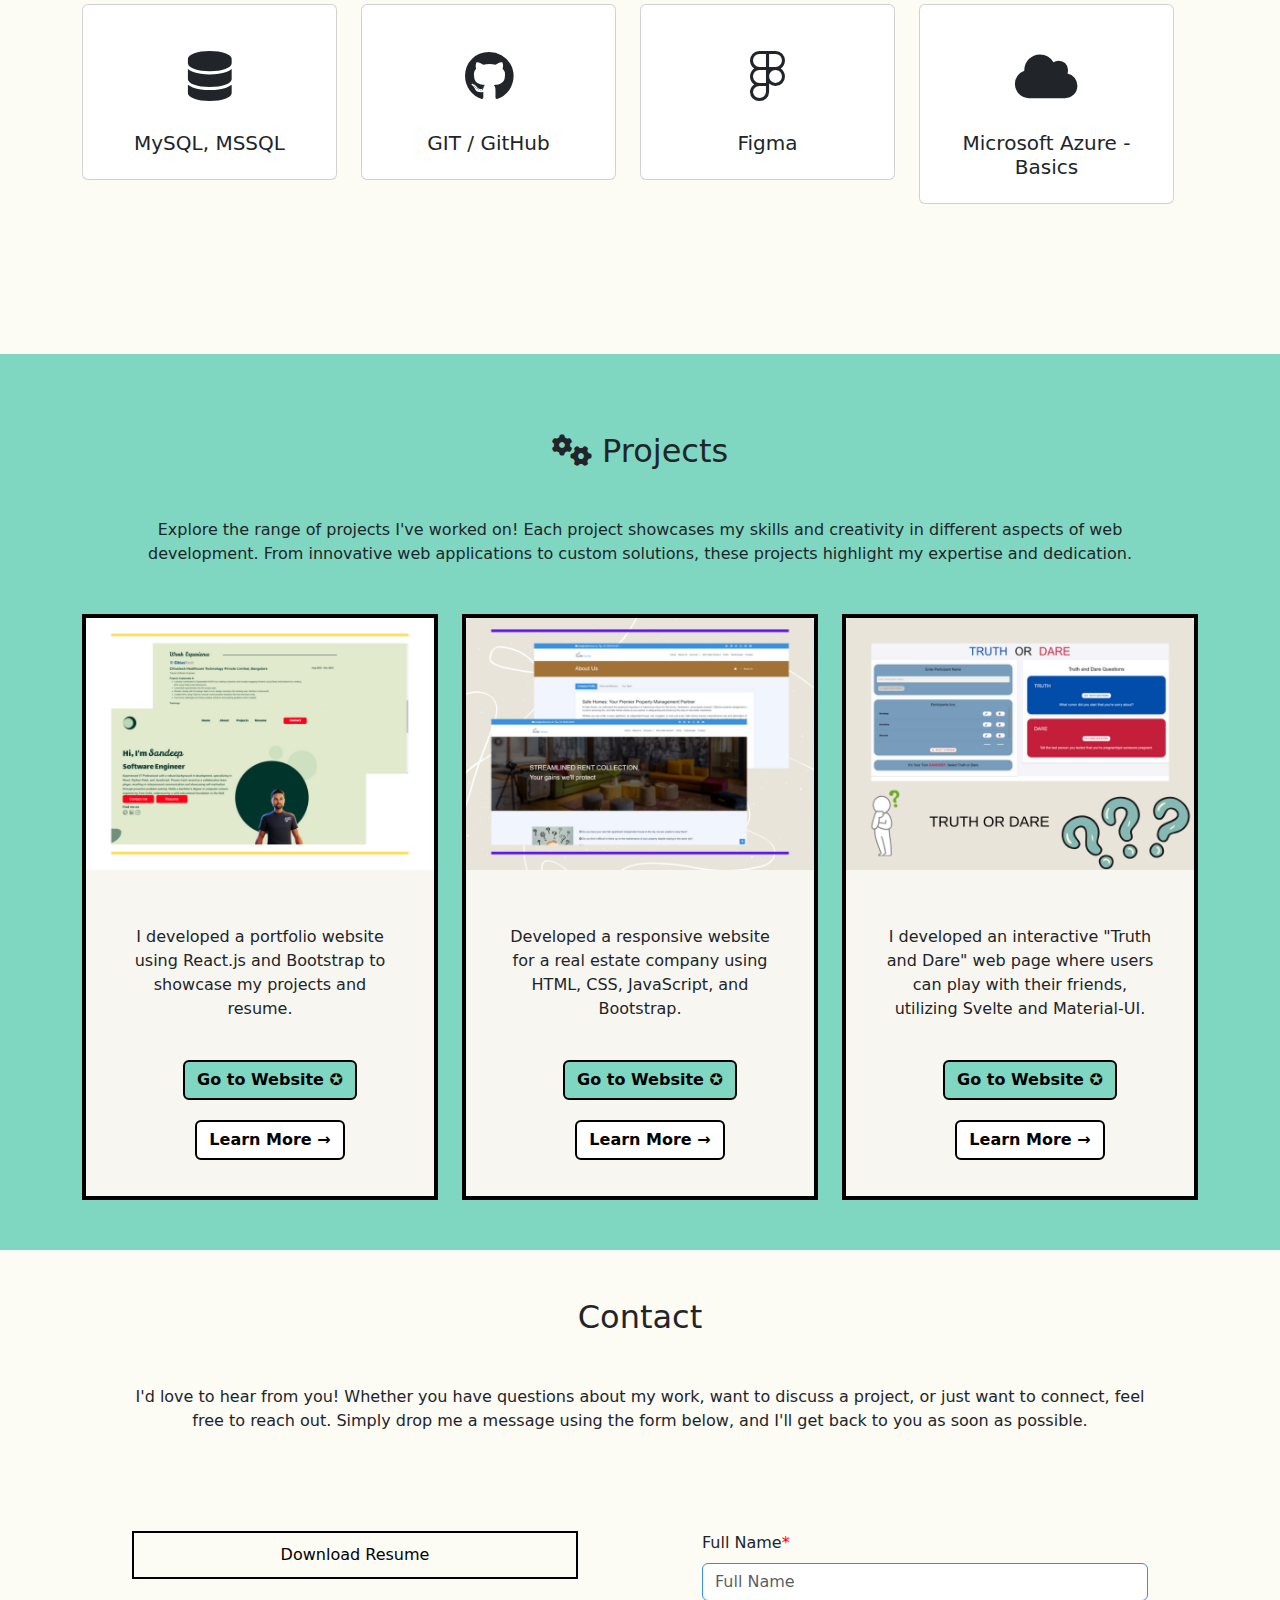
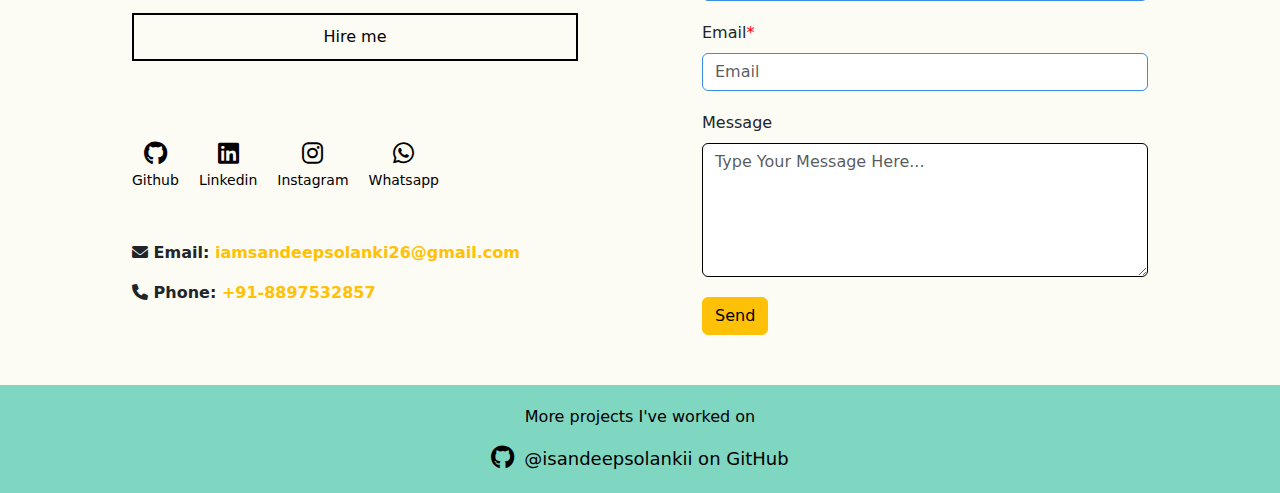
==== commit d9b92ddf: "index updated" ====
--- a/index.html
+++ b/index.html
@@ -88,7 +88,7 @@
         <div class="row">
           <div class="col-md-12 col-lg-6 order-2 order-lg-1">
             <div class="my-details-container">
-              <h2>Hi👋, I'm a</h2>
+              <h2>Hi 👋, I'm a</h2>
               <h1>Software Engineer</h1>
 
               <p>
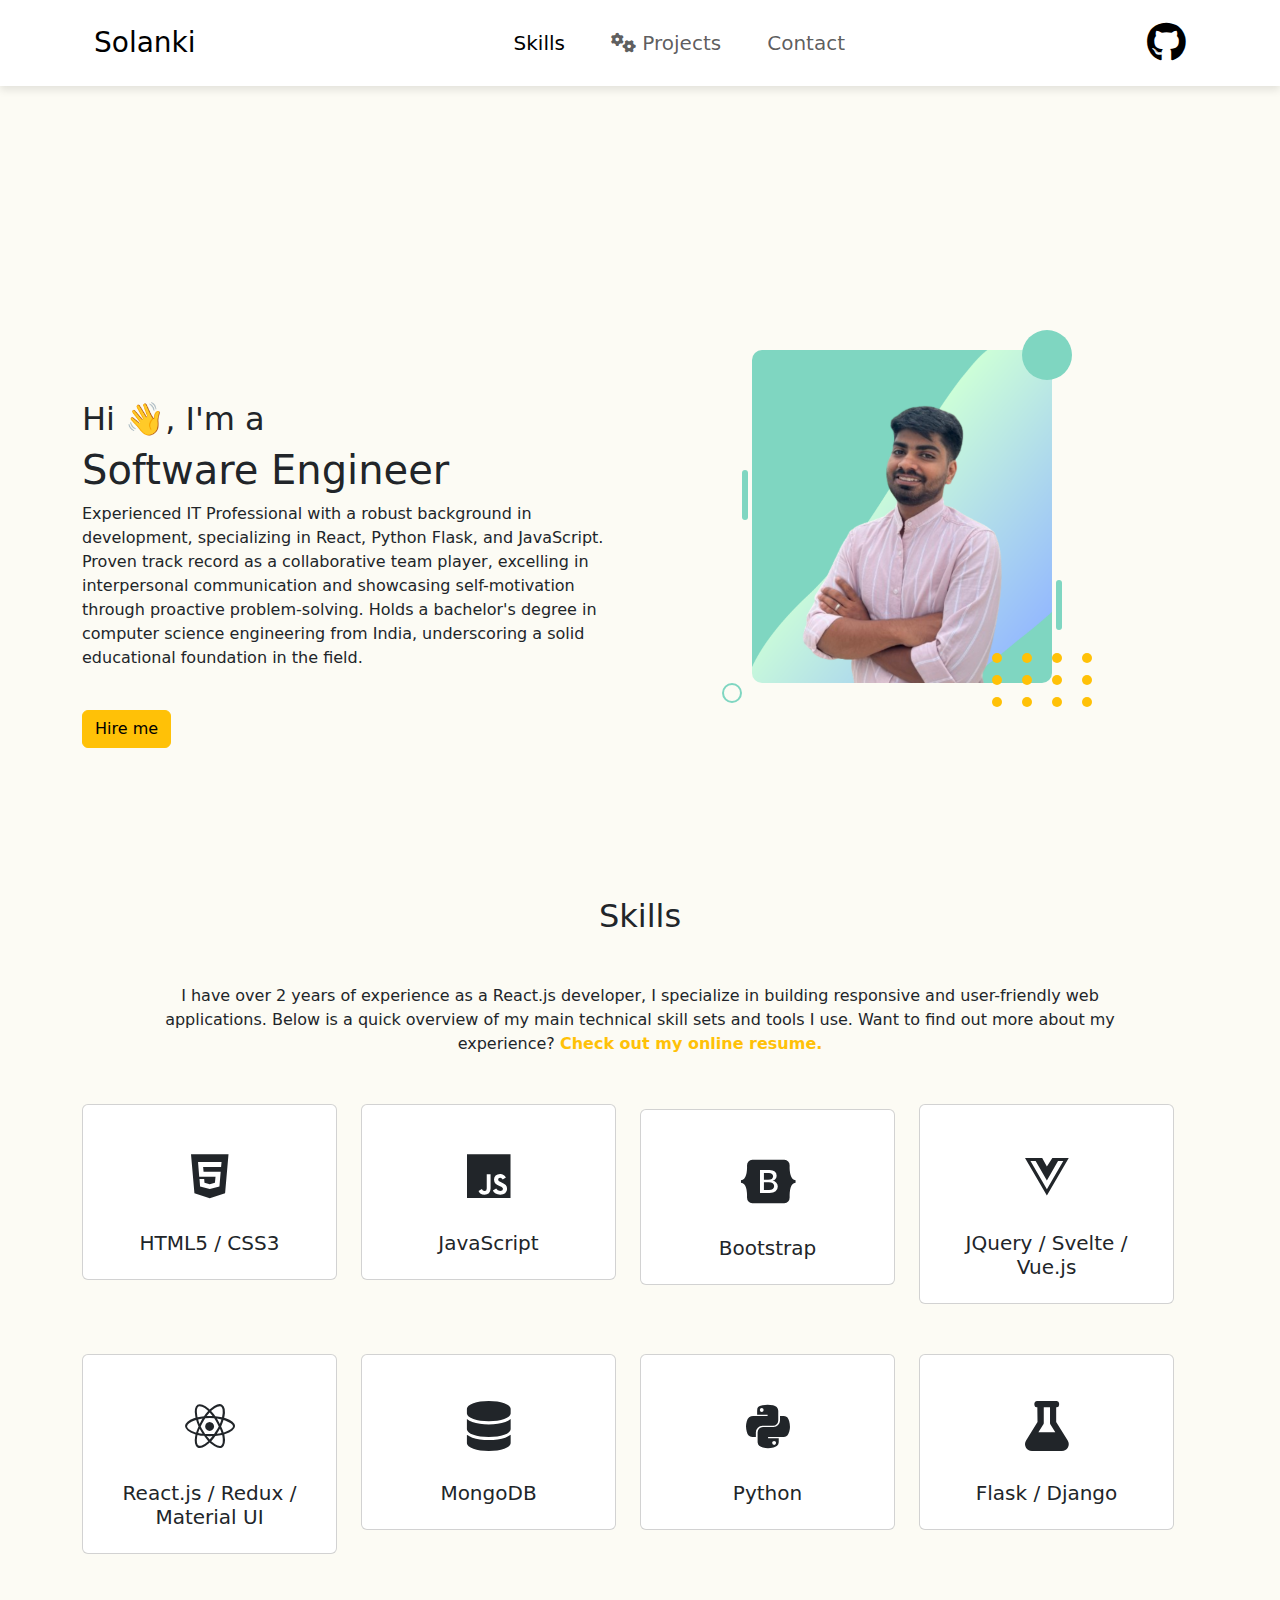
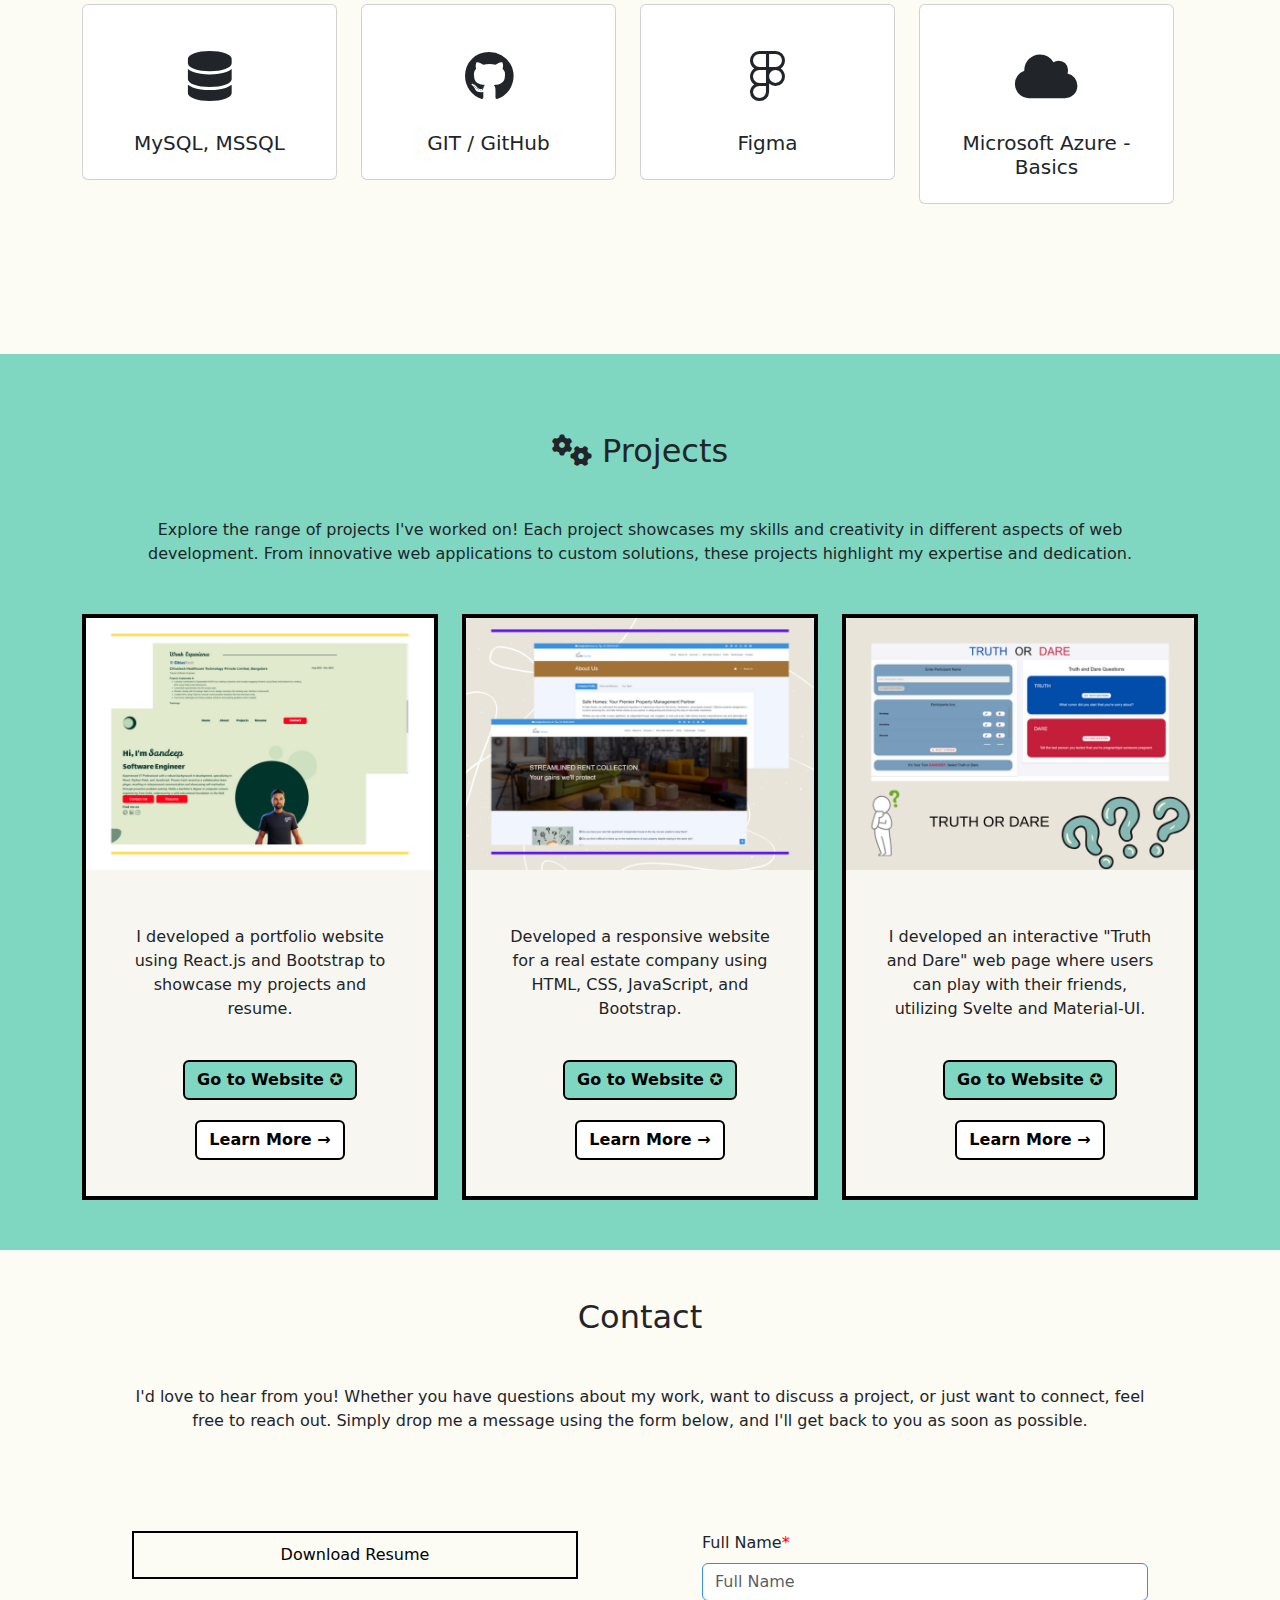
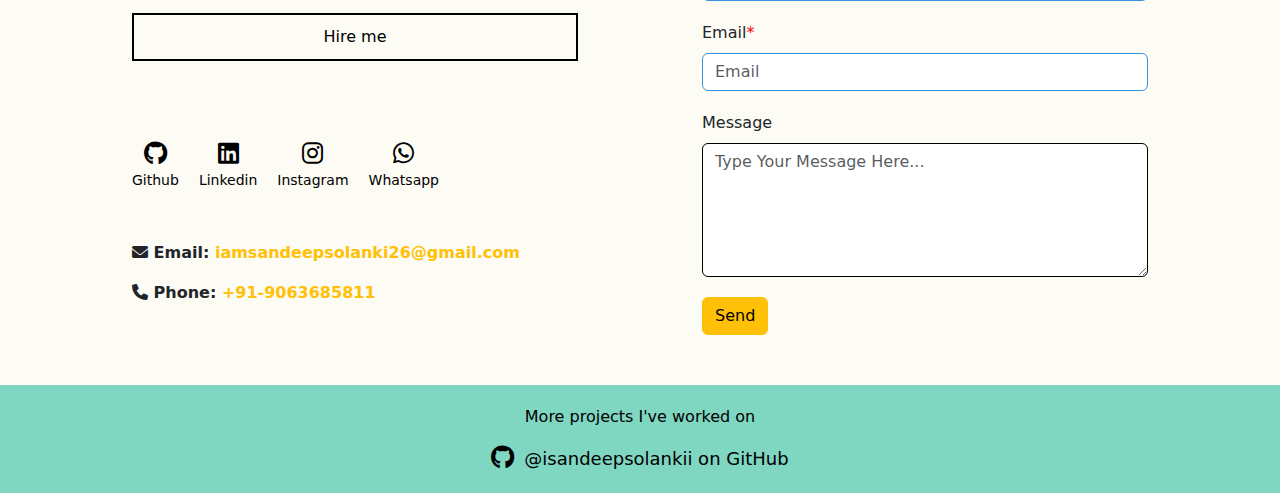
==== commit a41d2e97: "Update index.html" ====
--- a/index.html
+++ b/index.html
@@ -6,6 +6,23 @@
     <title>Sandeep Solanki</title>
     <link rel="stylesheet" href="./assets/css/styles.css" />
     <link rel="stylesheet" href="./assets/css/navbar.css" />
+    <link
+      rel="apple-touch-icon"
+      sizes="180x180"
+      href="./assets/img/apple-touch-icon.png"
+    />
+    <link
+      rel="icon"
+      type="image/png"
+      sizes="32x32"
+      href="./assets/img/favicon-32x32.png"
+    />
+    <link
+      rel="icon"
+      type="image/png"
+      sizes="16x16"
+      href="./assets/img/favicon-16x16.png"
+    />
     <link
       href="https://cdn.jsdelivr.net/npm/bootstrap@5.3.3/dist/css/bootstrap.min.css"
       rel="stylesheet"
@@ -151,7 +168,7 @@
                 experience?
                 <span
                   ><a
-                    href="https://drive.google.com/file/d/1IfE_y4lg4_gAbeGtAeWZka1_958qQs5y/view"
+                    href="https://drive.google.com/file/d/1WUACpU95YbaoVsFkTwD5EnGpfy5oPI5B/view?usp=sharing"
                     target="_blank"
                     class="online-resume"
                     >Check out my online resume.</a
@@ -444,7 +461,7 @@
 
                 <p>
                   <strong> <i class="fas fa-phone"></i> Phone: </strong
-                  ><a href="tel:+919063685811">+91-8897532857</a>
+                  ><a href="tel:+919063685811">+91-9063685811</a>
                 </p>
               </div>
             </div>
